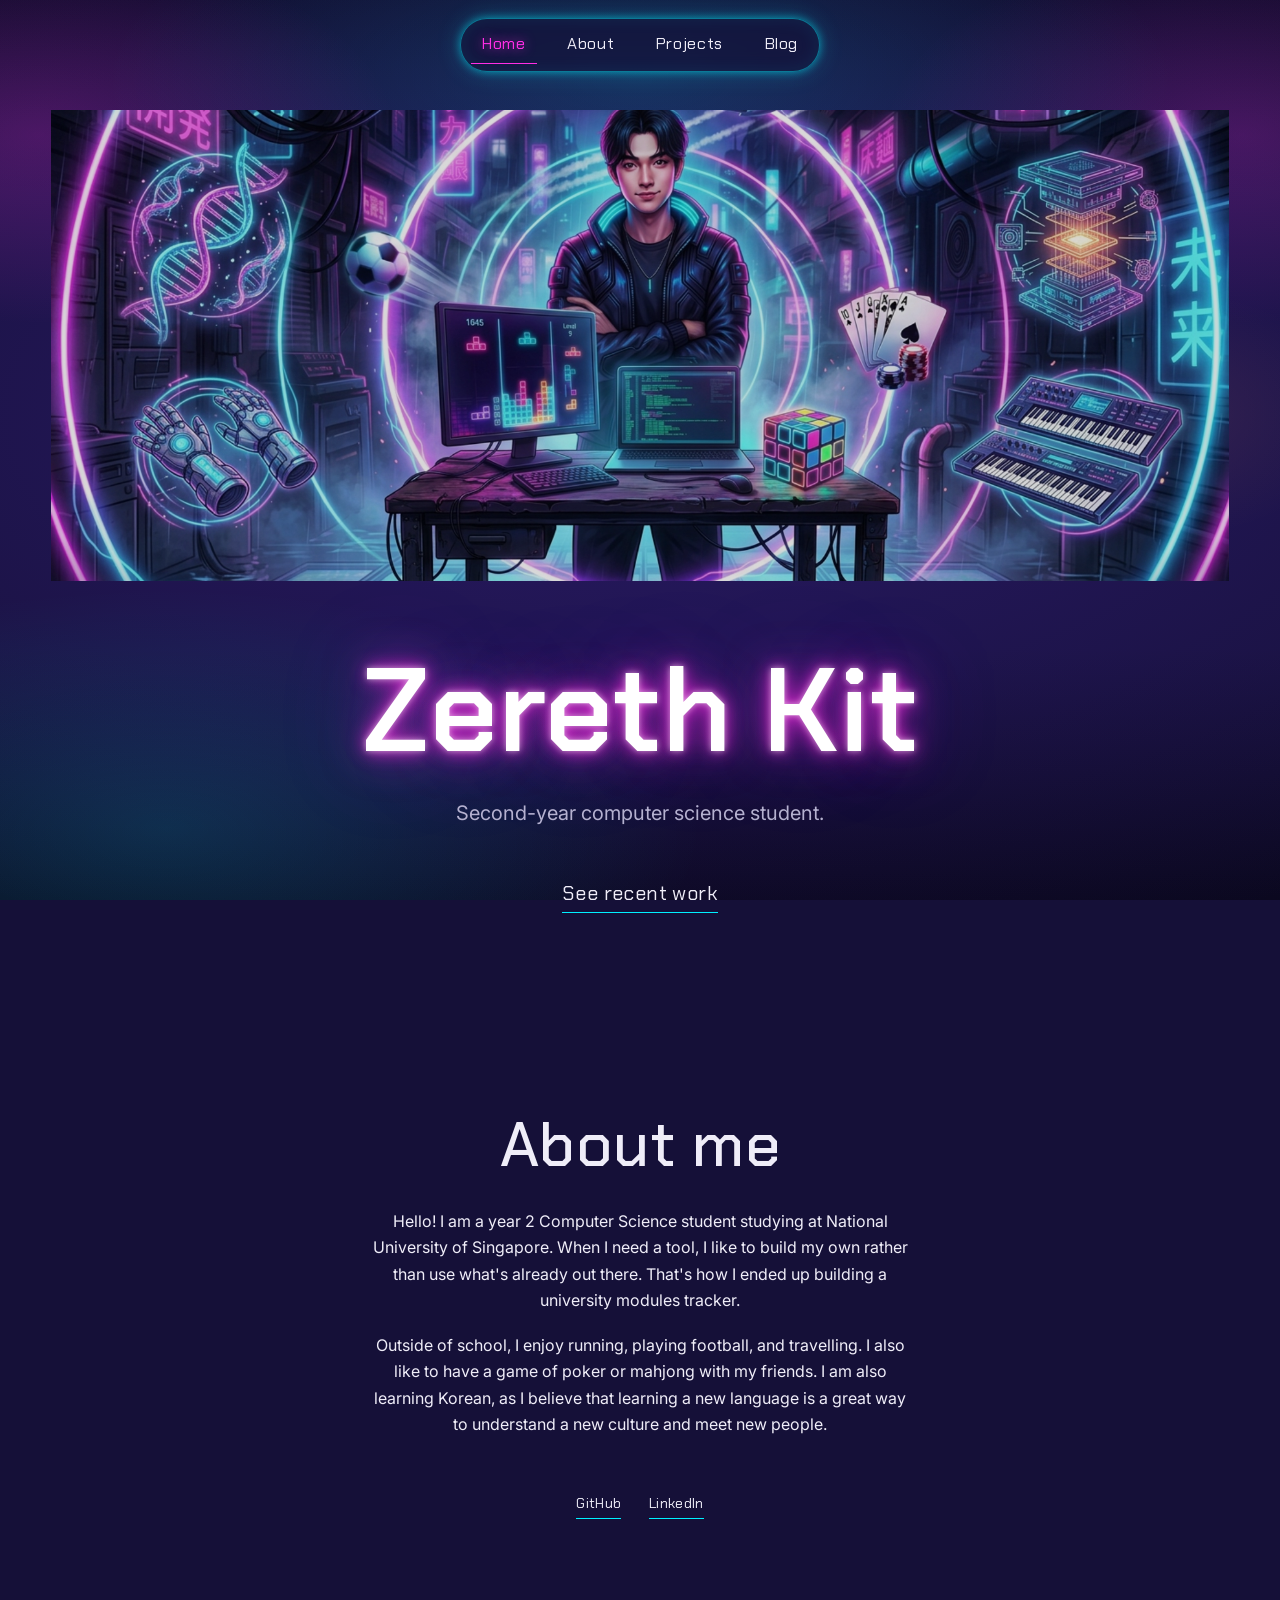
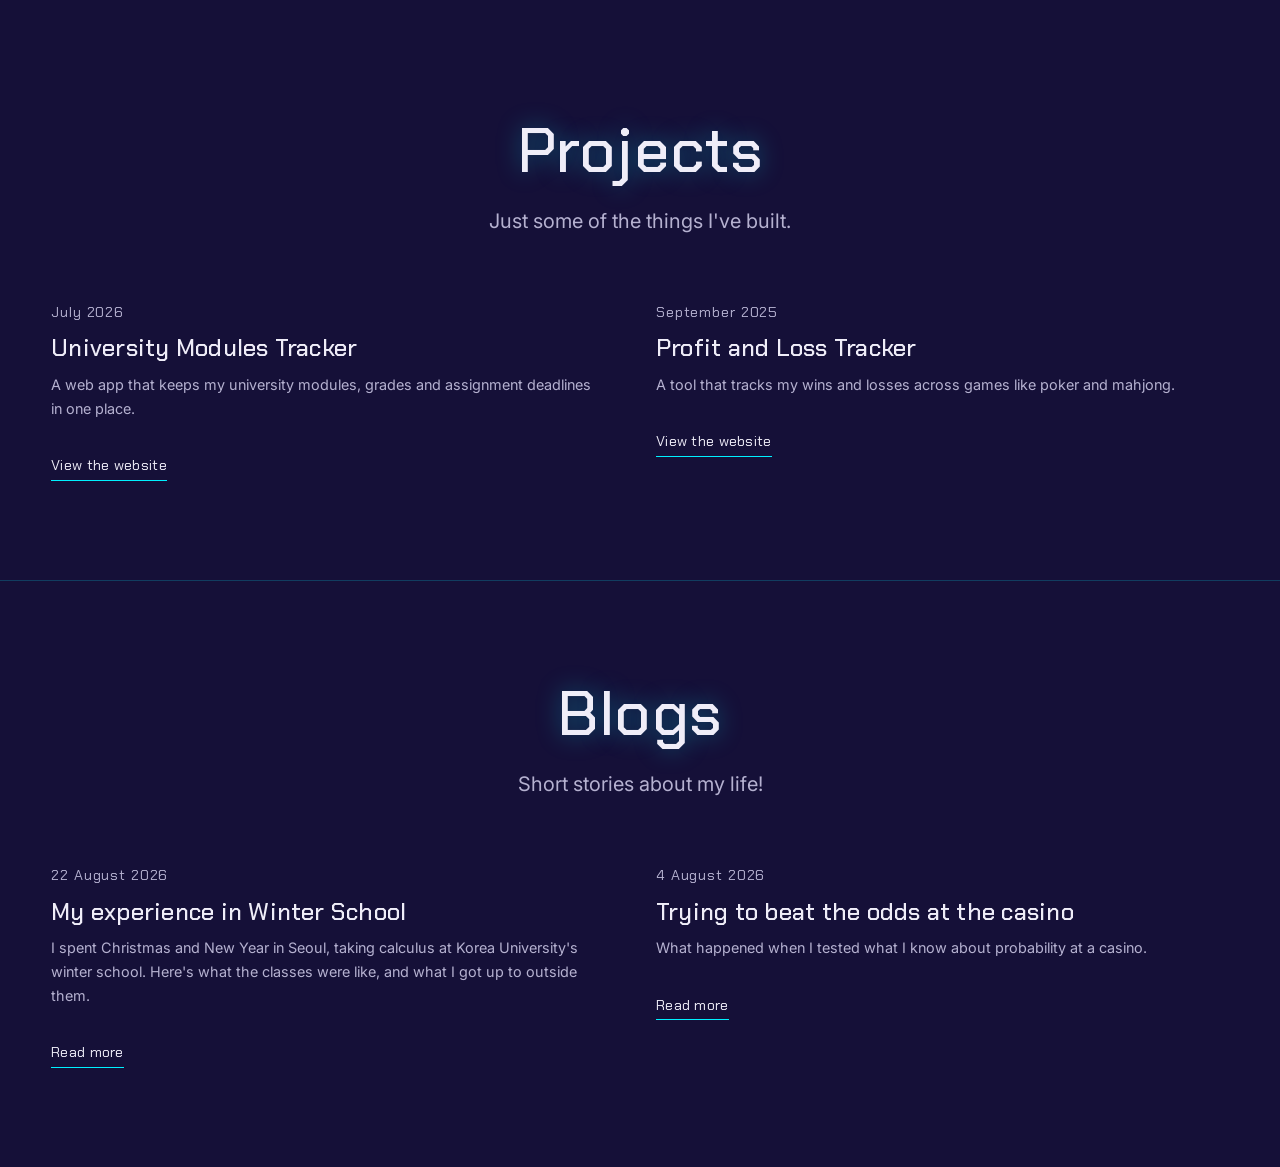
==== index.html @ dec3b6c6 "Personal Website" ====
<!DOCTYPE html>
<html lang="en">
<head>
  <meta charset="utf-8">
  <meta name="viewport" content="width=device-width, initial-scale=1">
  <title>Zereth's website — portfolio and notes</title>
  <meta name="description" content="Portfolio and writing by a second-year computer science student. Java, algorithms, and notes on what broke along the way.">

  <link rel="preconnect" href="https://fonts.googleapis.com">
  <link rel="preconnect" href="https://fonts.gstatic.com" crossorigin>
  <link href="https://fonts.googleapis.com/css2?family=Chakra+Petch:wght@400;500;600&family=Inter:wght@400;500&display=swap" rel="stylesheet">

  <link rel="stylesheet" href="style.css">
</head>

<body>
  <a class="skip-link" href="#main">Skip to content</a>

  <header class="site-header">
    <nav class="site-nav" aria-label="Main">
      <ul>
        <li><a href="#top" aria-current="page">Home</a></li>
        <li><a href="#about">About</a></li>
        <li><a href="#projects">Projects</a></li>
        <li><a href="#blog">Blog</a></li>
      </ul>
    </nav>
  </header>

  <main id="main">

    <!-- ===================== HERO ===================== -->
    <section class="hero" id="top">
      <div class="shell">
        <img class="hero__panel" src="cyberpunk.jpg">

        <div class="hero__intro centered">
          <h1 class="hero__name">Zereth Kit</h1>
          <p class="lede">Second-year computer science student.</p>
          <a class="link" href="#projects">See recent work</a>
        </div>
      </div>
    </section>

    <!-- ===================== ABOUT ===================== -->
    <section class="section about" id="about" aria-labelledby="about-title">
      <div class="shell centered">
        <h2 id="about-title">About me</h2>

        <div class="about__body">
          <p>Hello! I am a year 2 Computer Science student studying at National University of Singapore. When I need a tool,
    I like to build my own rather than use what's already out there. That's how I ended up building a university modules tracker. 
    
    <p>Outside of school, I enjoy running, playing football, and travelling. I also like to have a game of poker or mahjong with my friends.
      I am also learning Korean, as I believe that learning a new language is a great way to understand a new culture and meet new people.</p> 
  
        </div>
        <p class="about__links">
          <a class="link link--sm" href="https://github.com/zerethkit">GitHub</a>
          <a class="link link--sm" href="https://www.linkedin.com/in/zerethkit">LinkedIn</a>
        </p>
      </div>
    </section>

    <!-- ===================== PROJECTS ===================== -->
    <section class="section projects" id="projects" aria-labelledby="projects-title">
      <div class="shell">
        <div class="section__head centered">
          <h2 id="projects-title">Projects</h2>
          <p class="lede">Just some of the things I've built.</p>
        </div>

        <ul class="card-grid">
          <li>
            <article class="card">
              <p class="meta"><time datetime="2026-07">July 2026</time></p>
              <h3>University Modules Tracker</h3>
              <p>A web app that keeps my university modules, grades and assignment deadlines in one place.</p>
              <a class="link link--sm card__link" href="https://university-tracker-two.vercel.app/">View the website</a>
            </article>
          </li>

          <li>
            <article class="card">
              <p class="meta"><time datetime="2025-11">September 2025</time></p>
              <h3>Profit and Loss Tracker</h3>
              <p>A tool that tracks my wins and losses across games like poker and mahjong.</p>
              <a class="link link--sm card__link" href="#">View the website</a>
            </article>
          </li>  
        </ul>
      </div>
    </section>

    <!-- ===================== BLOG ===================== -->
    <section class="section blog" id="blog" aria-labelledby="blog-title">
      <div class="shell">
        <div class="section__head centered">
          <h2 id="blog-title">Blogs</h2>
          <p class="lede">Short stories about my life!</p>
        </div>

        <ul class="card-grid">
          <li>
            <article class="card">
              <p class="meta"><time datetime="2026-08-22">22 August 2026</time></p>
              <h3>My experience in Winter School</h3>
              <p>I spent Christmas and New Year in Seoul, taking calculus at Korea University's winter school. Here's what the classes were like, and what I got up to outside them.</p>
              <a class="link link--sm card__link" href="blog/winter-school.html">Read more</a>
            </article>
          </li>

          <li>
            <article class="card">
              <p class="meta"><time datetime="2026-08-04">4 August 2026</time></p>
              <h3>Trying to beat the odds at the casino</h3>
              <p>What happened when I tested what I know about probability at a casino.</p>
              <a class="link link--sm card__link" href="#">Read more</a>
            </article>
          </li>

          
        </ul>

       <!--<p class="blog__more"><a class="link" href="#">All posts</a></p>--> 
      </div>
    </section>
  </main>
</body>
</html>
---- style.css ----
:root {
  --bg:        #151038;
  --panel:     #221A50;

  --magenta:   #FF2EE6;
  --cyan:      #00F0FF;
  --violet:    #7B2CFF;

  --text:      #EFEDF8;
  --text-dim:  #B5B1D0;

  --rule:      rgba(0, 240, 255, 0.20);

  --glow-magenta: 0 0 8px rgba(255, 46, 230, 0.55), 0 0 26px rgba(255, 46, 230, 0.28);
  --glow-cyan:    0 0 8px rgba(0, 240, 255, 0.50), 0 0 24px rgba(0, 240, 255, 0.22);
  --text-glow-magenta: 0 0 12px rgba(255, 46, 230, 0.75);
  --text-glow-cyan:    0 0 12px rgba(0, 240, 255, 0.70);

  --font-display: "Chakra Petch", "Oswald", "Segoe UI", system-ui, sans-serif;
  --font-ui: "Inter", -apple-system, BlinkMacSystemFont, "Segoe UI", Helvetica, Arial, sans-serif;

  --size-xs:   0.78rem;
  --size-sm:   0.9rem;
  --size-body: 1rem;
  --size-lead: clamp(1.05rem, 0.98rem + 0.35vw, 1.25rem);
  --size-h3:   clamp(1.25rem, 1.1rem + 0.6vw, 1.5rem);
  --size-h2:   clamp(2.2rem, 1.5rem + 3vw, 4rem);
  --size-h1:   clamp(3rem, 1.4rem + 7.5vw, 8rem);

  --gutter: clamp(1.25rem, 4vw, 4rem);
  --shell: 1400px;
  --section-gap: clamp(5rem, 11vh, 9.5rem);
  --measure: 60ch;
}

*, *::before, *::after { box-sizing: border-box; }

html {
  scroll-behavior: smooth;
  color-scheme: dark;
}

body {
  margin: 0;
  color: var(--text);
  font-family: var(--font-ui);
  font-size: var(--size-body);
  line-height: 1.65;
  -webkit-font-smoothing: antialiased;

  background-color: var(--bg);
  background-image:
    radial-gradient(58% 32% at 50% 9%, rgba(0, 225, 255, 0.16), transparent 72%),
    radial-gradient(40% 30% at 3% 15%, rgba(255, 46, 230, 0.22), transparent 70%),
    radial-gradient(40% 30% at 97% 15%, rgba(255, 46, 230, 0.20), transparent 70%),
    radial-gradient(26% 20% at 88% 46%, rgba(255, 160, 60, 0.10), transparent 72%),
    radial-gradient(60% 38% at 13% 92%, rgba(0, 240, 255, 0.15), transparent 70%),
    radial-gradient(130% 85% at 50% 46%, rgba(88, 48, 205, 0.30), transparent 74%),
    linear-gradient(180deg, rgba(8, 6, 26, 0.55) 0%, transparent 22%, transparent 72%, rgba(7, 5, 22, 0.72) 100%);
  background-attachment: fixed;
}

h1, h2, h3 {
  font-family: var(--font-display);
  font-weight: 500;
  line-height: 1.1;
  letter-spacing: 0.01em;
  margin: 0;
}

p { margin: 0 0 1rem; max-width: var(--measure); }
p:last-child { margin-bottom: 0; }

img { display: block; width: 100%; height: auto; object-fit: cover; }

a { color: inherit; }

::selection { background: var(--magenta); color: var(--bg); }

:focus-visible {
  outline: 2px solid var(--cyan);
  outline-offset: 3px;
}

@media (prefers-reduced-motion: reduce) {
  html { scroll-behavior: auto; }
  *, *::before, *::after { transition-duration: 0.01ms !important; }
}

.skip-link {
  position: absolute;
  left: var(--gutter);
  top: -4rem;
  z-index: 100;
  background: var(--magenta);
  color: var(--bg);
  padding: 0.6rem 1rem;
  text-decoration: none;
  transition: top 0.15s ease;
}
.skip-link:focus-visible { top: 1rem; }

.shell {
  max-width: var(--shell);
  margin-inline: auto;
  padding-inline: var(--gutter);
}

.section { padding-block: var(--section-gap); }

.meta {
  font-family: var(--font-display);
  font-size: var(--size-xs);
  color: rgba(0, 240, 255, 0.78);
  letter-spacing: 0.06em;
  margin: 0 0 0.65rem;
}

.lede {
  font-size: var(--size-lead);
  color: var(--text-dim);
  line-height: 1.6;
}

.link {
  display: inline-block;
  font-family: var(--font-display);
  font-size: var(--size-lead);
  letter-spacing: 0.02em;
  text-decoration: none;
  padding-bottom: 2px;
  border-bottom: 1px solid var(--cyan);
  transition: color 0.18s ease, border-color 0.18s ease, text-shadow 0.18s ease;
}
.link:hover {
  color: var(--cyan);
  text-shadow: var(--text-glow-cyan);
}

.link--sm { font-size: var(--size-sm); }

.centered {
  text-align: center;
  display: grid;
  justify-items: center;
}
.centered p { margin-inline: auto; }

.ph { background-color: var(--panel); background-repeat: no-repeat; }

.ph--neon    { background-image: radial-gradient(115% 90% at 34% 28%, #FF8CF2 0%, #E122C4 22%, #7A1580 52%, #170B33 82%, #0A0A1A 100%); }
.ph--holo    { background-image: radial-gradient(60% 42% at 50% 44%, rgba(160, 248, 255, 0.95) 0%, rgba(0, 240, 255, 0) 70%), linear-gradient(180deg, #143A55 0%, #2B1A5C 58%, #0C0A20 100%); }
.ph--street  { background-image: linear-gradient(180deg, rgba(0, 240, 255, 0.35) 0%, rgba(0, 240, 255, 0) 26%), linear-gradient(180deg, #1D1245 0%, #4A1F86 38%, #8C2FB4 54%, #17122F 100%); }
.ph--ember   { background-image: radial-gradient(90% 80% at 62% 38%, #FFC98A 0%, #F2409B 34%, #8A1C6B 64%, #16091F 100%); }
.ph--static  { background-image: repeating-linear-gradient(115deg, rgba(239, 237, 248, 0.06) 0 2px, transparent 2px 7px), linear-gradient(160deg, #453768 0%, #221942 100%); }
.ph--rain    { background-image: repeating-linear-gradient(96deg, rgba(0, 240, 255, 0.10) 0 1px, transparent 1px 9px), linear-gradient(180deg, #24306B 0%, #3A2A78 55%, #0D0C22 100%); }
.ph--circuit { background-image: radial-gradient(70% 60% at 30% 70%, rgba(0, 240, 255, 0.42) 0%, rgba(0, 240, 255, 0) 62%), linear-gradient(200deg, #0F2E3C 0%, #14204A 48%, #0A0A1A 100%); }
.ph--void    { background-image: radial-gradient(80% 70% at 78% 82%, rgba(255, 46, 230, 0.50) 0%, rgba(255, 46, 230, 0) 58%), linear-gradient(170deg, #33235C 0%, #1B1038 60%, #100823 100%); }

.site-header {
  display: flex;
  justify-content: center;
  padding: 1.15rem var(--gutter);
}

.site-nav {
  background: rgba(21, 16, 56, 0.66);
  border: 1px solid rgba(0, 240, 255, 0.45);
  border-radius: 999px;
  padding: 0.45rem 0.6rem;
  box-shadow: var(--glow-cyan), inset 0 0 18px rgba(0, 240, 255, 0.08);
  backdrop-filter: blur(10px);
}
.site-nav ul {
  display: flex;
  flex-wrap: wrap;
  justify-content: center;
  gap: clamp(0.4rem, 2vw, 1.2rem);
  margin: 0;
  padding: 0;
  list-style: none;
}
.site-nav a {
  display: block;
  padding: 0.3rem 0.7rem;
  font-family: var(--font-display);
  font-size: 1rem;
  letter-spacing: 0.04em;
  text-decoration: none;
  border-bottom: 1px solid transparent;
  transition: color 0.18s ease, border-color 0.18s ease, text-shadow 0.18s ease;
}
.site-nav a:hover {
  color: var(--cyan);
  border-bottom-color: var(--cyan);
  text-shadow: var(--text-glow-cyan);
}
.site-nav a[aria-current="page"] {
  color: var(--magenta);
  border-bottom-color: var(--magenta);
  text-shadow: var(--text-glow-magenta);
}

.hero { padding-bottom: var(--section-gap); }

.hero__panel {
  aspect-ratio: 5 / 2;
  margin-top: 1.25rem;

  -webkit-mask-image: radial-gradient(120% 110% at 50% 45%, #000 58%, transparent 100%);
  mask-image: radial-gradient(120% 110% at 50% 45%, #000 58%, transparent 100%);

  filter: brightness(0.85) saturate(0.9);
}

.hero__intro { margin-top: clamp(2.5rem, 6vw, 4.5rem); }

.hero__name {
  font-size: var(--size-h1);
  font-weight: 600;
  line-height: 0.98;
  letter-spacing: 0.005em;
  color: #FFFFFF;
  text-shadow:
    0 0 6px rgba(255, 255, 255, 0.55),
    0 0 18px rgba(255, 46, 230, 0.90),
    0 0 44px rgba(255, 46, 230, 0.55),
    0 0 90px rgba(123, 44, 255, 0.45);
}
.hero .lede { margin-top: 1.75rem; max-width: 46ch; }
.hero .link { margin-top: 2rem; }

.about { position: relative; }

.about__portrait {
  background: var(--panel);
  padding: 0.55rem;
  width: clamp(130px, 18vw, 190px);
  margin-bottom: 2.25rem;
  border: 1px solid rgba(255, 46, 230, 0.40);
  box-shadow: var(--glow-magenta);
}
.about__portrait .ph,
.about__portrait img { aspect-ratio: 4 / 5; }
.about__portrait figcaption {
  font-family: var(--font-display);
  font-size: var(--size-xs);
  letter-spacing: 0.06em;
  color: var(--text-dim);
  text-align: center;
  padding-top: 0.5rem;
}

.about h2 { font-size: var(--size-h2); }
.about__body { margin-top: 1.75rem; max-width: 54ch; }
.about__body p { margin-bottom: 1.15rem; color: var(--text); }

.about__links {
  display: flex;
  flex-wrap: wrap;
  justify-content: center;
  gap: 1.75rem;
  margin-top: 2.25rem;
}

.collage { display: none; }

@media (min-width: 1000px) {
  .collage {
    display: block;
    position: absolute;
    inset: 0;
    pointer-events: none;
    opacity: 0.6;
  }
  .collage div { position: absolute; }
  .collage div:nth-child(1) { top: 12%;  left: 0;     width: 150px; height: 175px; }
  .collage div:nth-child(2) { top: 46%;  left: 14%;   width: 175px; height: 195px; }
  .collage div:nth-child(3) { top: 8%;   right: 0;    width: 165px; height: 185px; }
  .collage div:nth-child(4) { top: 50%;  right: 13%;  width: 180px; height: 165px; }
}

.section__head { margin-bottom: clamp(2.5rem, 6vw, 4rem); }
.section__head h2 {
  font-size: var(--size-h2);
  text-shadow: 0 0 24px rgba(0, 240, 255, 0.35);
}
.section__head p { margin-top: 1.25rem; max-width: 46ch; }

.card-grid {
  display: grid;
  grid-template-columns: repeat(auto-fit, minmax(280px, 1fr));
  gap: clamp(2rem, 4vw, 3.25rem) clamp(1rem, 2.5vw, 2rem);
  margin: 0;
  padding: 0;
  list-style: none;
}

.card { display: flex; flex-direction: column; }
.card__media {
  aspect-ratio: 6 / 5;
  margin-bottom: 1.35rem;
  box-shadow: inset 0 0 0 1px rgba(0, 240, 255, 0.18);
}
.card h3 { font-size: var(--size-h3); margin-bottom: 0.7rem; }
.card p { color: var(--text-dim); font-size: var(--size-sm); }
.card__stack {
  margin-top: 0.9rem;
  font-family: var(--font-display);
  font-size: var(--size-xs);
  letter-spacing: 0.05em;
  color: rgba(0, 240, 255, 0.80);
}
.card__link { margin-top: 1.1rem; align-self: flex-start; }

.blog { border-top: 1px solid var(--rule); }
.blog .card-grid { grid-template-columns: repeat(auto-fit, minmax(300px, 1fr)); }
.blog__more { margin-top: clamp(3rem, 7vw, 5rem); text-align: center; }

.post__head { margin-bottom: clamp(2.5rem, 6vw, 4rem); }
.post__title {
  font-size: var(--size-h2);
  text-shadow: 0 0 24px rgba(0, 240, 255, 0.35);
}
.post__head .lede { margin-top: 1.25rem; max-width: 46ch; }

.post__body {
  max-width: var(--measure);
  margin-inline: auto;
  font-size: var(--size-lead);
}
.post__body p { margin-bottom: 1.5rem; max-width: none; }

.post__back {
  margin-top: clamp(3rem, 7vw, 5rem);
  max-width: none;
  text-align: center;
}

.contact { border-top: 1px solid var(--rule); }
.contact__layout {
  display: grid;
  grid-template-columns: 1fr;
  gap: clamp(3rem, 7vw, 5rem);
}
@media (min-width: 880px) {
  .contact__layout { grid-template-columns: 0.85fr 1fr; align-items: start; }
}

.contact h2 {
  font-size: var(--size-h2);
  text-shadow: 0 0 24px rgba(0, 240, 255, 0.35);
}
.contact__email {
  display: inline-block;
  font-family: var(--font-display);
  font-size: var(--size-h3);
  color: var(--magenta);
  margin-top: 1.5rem;
  text-decoration: none;
  border-bottom: 1px solid rgba(255, 46, 230, 0.45);
  padding-bottom: 3px;
  text-shadow: var(--text-glow-magenta);
  transition: border-color 0.18s ease;
}
.contact__email:hover { border-bottom-color: var(--magenta); }
.contact__note { margin-top: 1.5rem; font-size: var(--size-sm); color: var(--text-dim); }

.form { display: grid; gap: 1.75rem; }
.form__row { display: grid; gap: 0.5rem; }
.form label {
  font-family: var(--font-display);
  font-size: var(--size-sm);
  letter-spacing: 0.05em;
  color: var(--text-dim);
}

.form input,
.form textarea {
  font: inherit;
  color: var(--text);
  background: rgba(232, 230, 242, 0.03);
  border: 0;
  border-bottom: 1px solid rgba(0, 240, 255, 0.30);
  padding: 0.7rem 0.6rem;
  transition: border-color 0.18s ease, box-shadow 0.18s ease;
}
.form input::placeholder,
.form textarea::placeholder { color: rgba(156, 153, 188, 0.6); }
.form input:hover,
.form textarea:hover { border-bottom-color: rgba(0, 240, 255, 0.6); }

.form input:focus,
.form textarea:focus {
  outline: none;
  border-bottom-color: var(--magenta);
  box-shadow: 0 10px 24px -16px rgba(255, 46, 230, 0.95);
}
.form textarea { resize: vertical; min-height: 8rem; }

.form input:-webkit-autofill {
  -webkit-text-fill-color: var(--text);
  -webkit-box-shadow: 0 0 0 1000px var(--panel) inset;
}

.form button {
  justify-self: start;
  font-family: var(--font-display);
  font-size: var(--size-sm);
  letter-spacing: 0.08em;
  background: transparent;
  color: var(--magenta);
  border: 1px solid var(--magenta);
  border-radius: 999px;
  padding: 0.85rem 2.2rem;
  cursor: pointer;
  text-shadow: var(--text-glow-magenta);
  box-shadow: var(--glow-magenta), inset 0 0 16px rgba(255, 46, 230, 0.10);
  transition: background-color 0.18s ease, color 0.18s ease, box-shadow 0.18s ease;
}
.form button:hover,
.form button:focus-visible {
  background: var(--magenta);
  color: var(--bg);
  text-shadow: none;
  box-shadow: 0 0 34px rgba(255, 46, 230, 0.55);
}

.form__status {
  margin: 0;
  min-height: 1.4em;
  font-size: var(--size-sm);
  color: var(--cyan);
  text-shadow: var(--text-glow-cyan);
}

.site-footer {
  border-top: 1px solid var(--rule);
  padding-block: 2.5rem 3.5rem;
  font-size: var(--size-sm);
  color: var(--text-dim);
}
.site-footer p { margin: 0; }
.site-footer .shell {
  display: flex;
  flex-wrap: wrap;
  justify-content: space-between;
  gap: 1rem;
}
.site-footer ul {
  display: flex;
  gap: 1.5rem;
  margin: 0;
  padding: 0;
  list-style: none;
}
.site-footer a {
  text-decoration: none;
  border-bottom: 1px solid transparent;
  transition: color 0.18s ease, border-color 0.18s ease;
}
.site-footer a:hover { color: var(--cyan); border-bottom-color: var(--cyan); }

@media (max-width: 760px) {
  .hero__panel { aspect-ratio: 3 / 2; }

  .hero__name {
    text-shadow:
      0 0 6px rgba(255, 255, 255, 0.5),
      0 0 22px rgba(255, 46, 230, 0.85);
  }
}
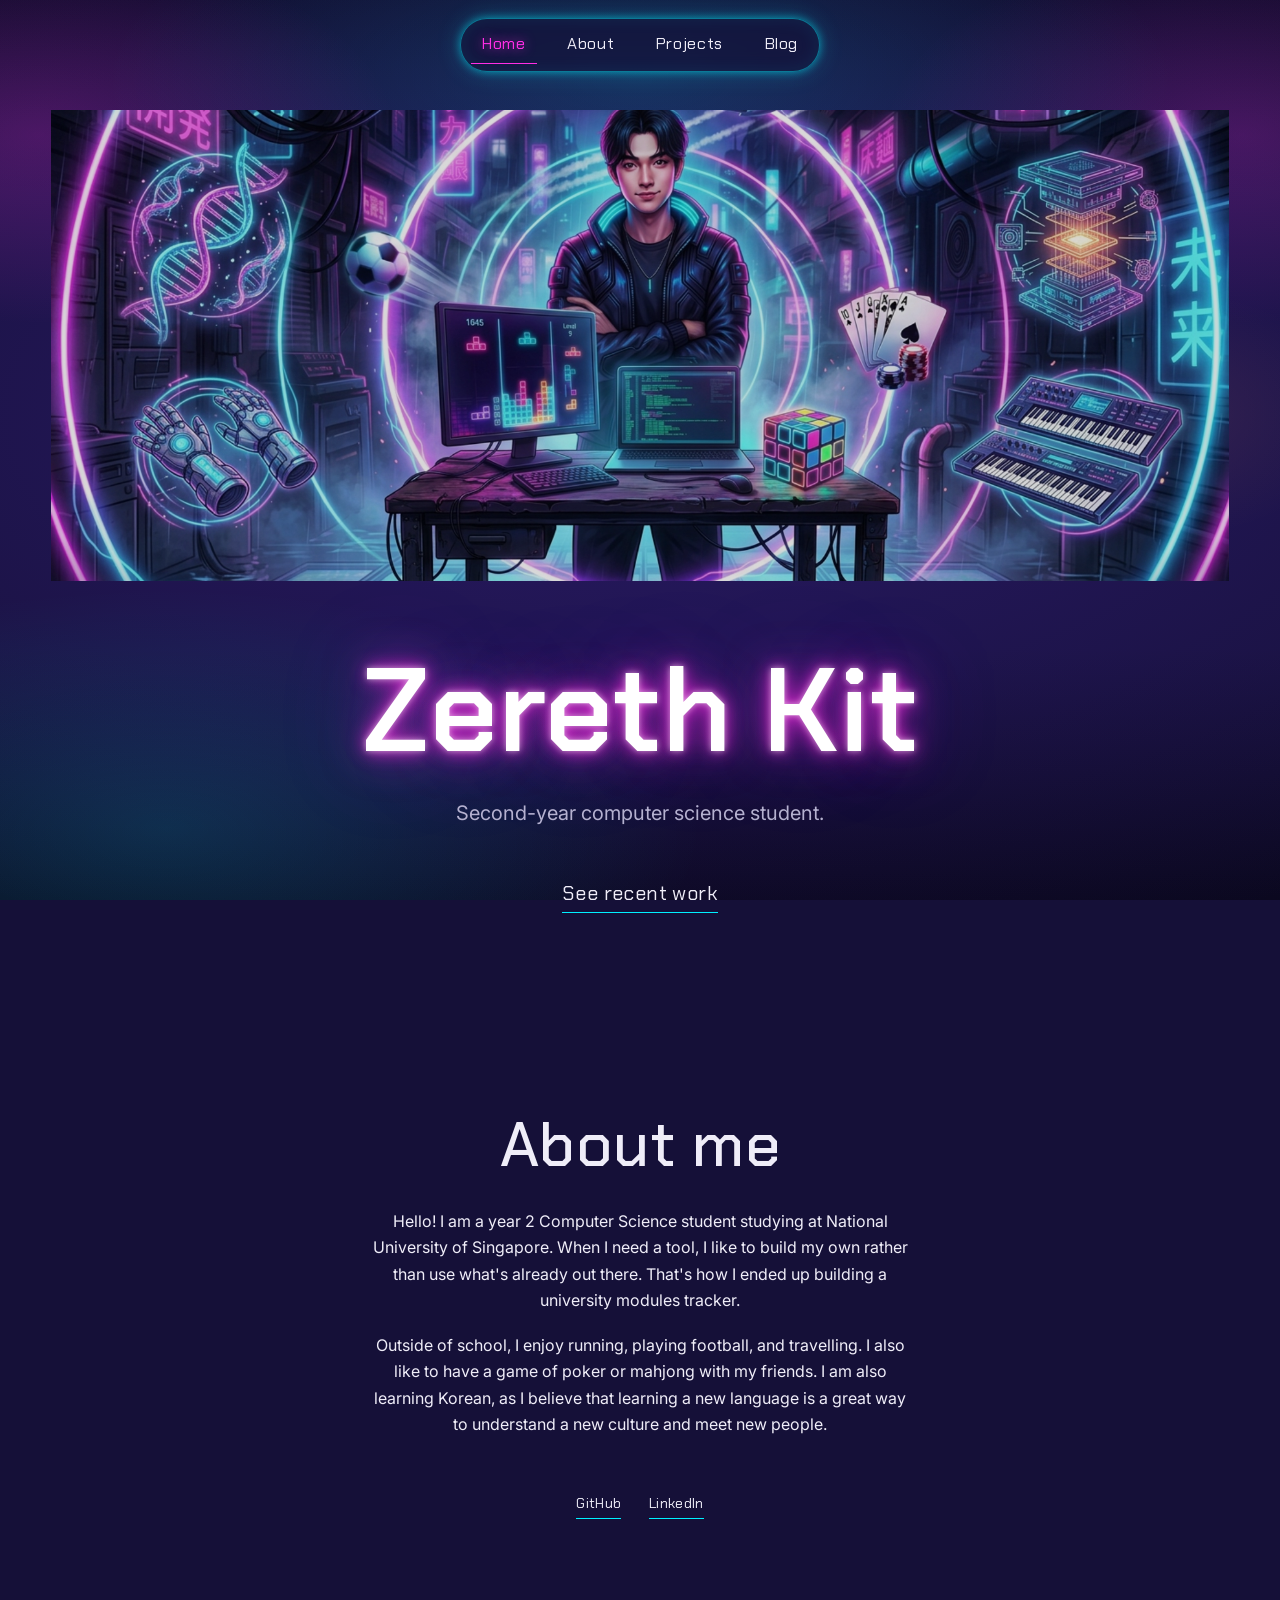
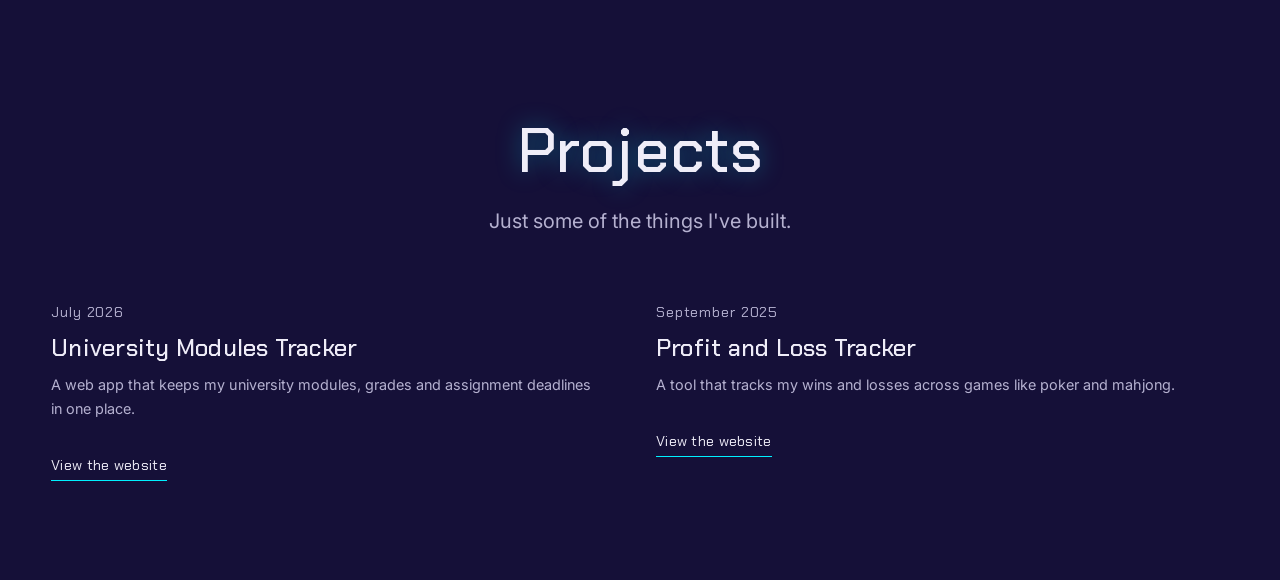
==== commit 19f8ac6b: "Comment out blog section" ====
--- a/index.html
+++ b/index.html
@@ -56,8 +56,8 @@
   
         </div>
         <p class="about__links">
-          <a class="link link--sm" href="https://github.com/zerethkit">GitHub</a>
-          <a class="link link--sm" href="https://www.linkedin.com/in/zerethkit">LinkedIn</a>
+          <a class="link link--sm" target="_blank" rel="noopener noreferrer" href="https://github.com/zerethkit">GitHub</a>
+          <a class="link link--sm" target="_blank" rel="noopener noreferrer" href="https://www.linkedin.com/in/zerethkit">LinkedIn</a>
         </p>
       </div>
     </section>
@@ -76,7 +76,7 @@
               <p class="meta"><time datetime="2026-07">July 2026</time></p>
               <h3>University Modules Tracker</h3>
               <p>A web app that keeps my university modules, grades and assignment deadlines in one place.</p>
-              <a class="link link--sm card__link" href="https://university-tracker-two.vercel.app/">View the website</a>
+              <a class="link link--sm card__link" target="_blank" rel="noopener noreferrer" href="https://university-tracker-two.vercel.app/">View the website</a>
             </article>
           </li>
 
@@ -85,14 +85,15 @@
               <p class="meta"><time datetime="2025-11">September 2025</time></p>
               <h3>Profit and Loss Tracker</h3>
               <p>A tool that tracks my wins and losses across games like poker and mahjong.</p>
-              <a class="link link--sm card__link" href="#">View the website</a>
+              <a class="link link--sm card__link" target="_blank" rel="noopener noreferrer" href="https://pnl-tracker-seven.vercel.app/">View the website</a>
             </article>
           </li>  
         </ul>
       </div>
     </section>
 
-    <!-- ===================== BLOG ===================== -->
+<!--
+  ===================== BLOG =====================
     <section class="section blog" id="blog" aria-labelledby="blog-title">
       <div class="shell">
         <div class="section__head centered">
@@ -115,7 +116,7 @@
               <p class="meta"><time datetime="2026-08-04">4 August 2026</time></p>
               <h3>Trying to beat the odds at the casino</h3>
               <p>What happened when I tested what I know about probability at a casino.</p>
-              <a class="link link--sm card__link" href="#">Read more</a>
+              <a class="link link--sm card__link" href="blog/casino.html">Read more</a>
             </article>
           </li>
 
